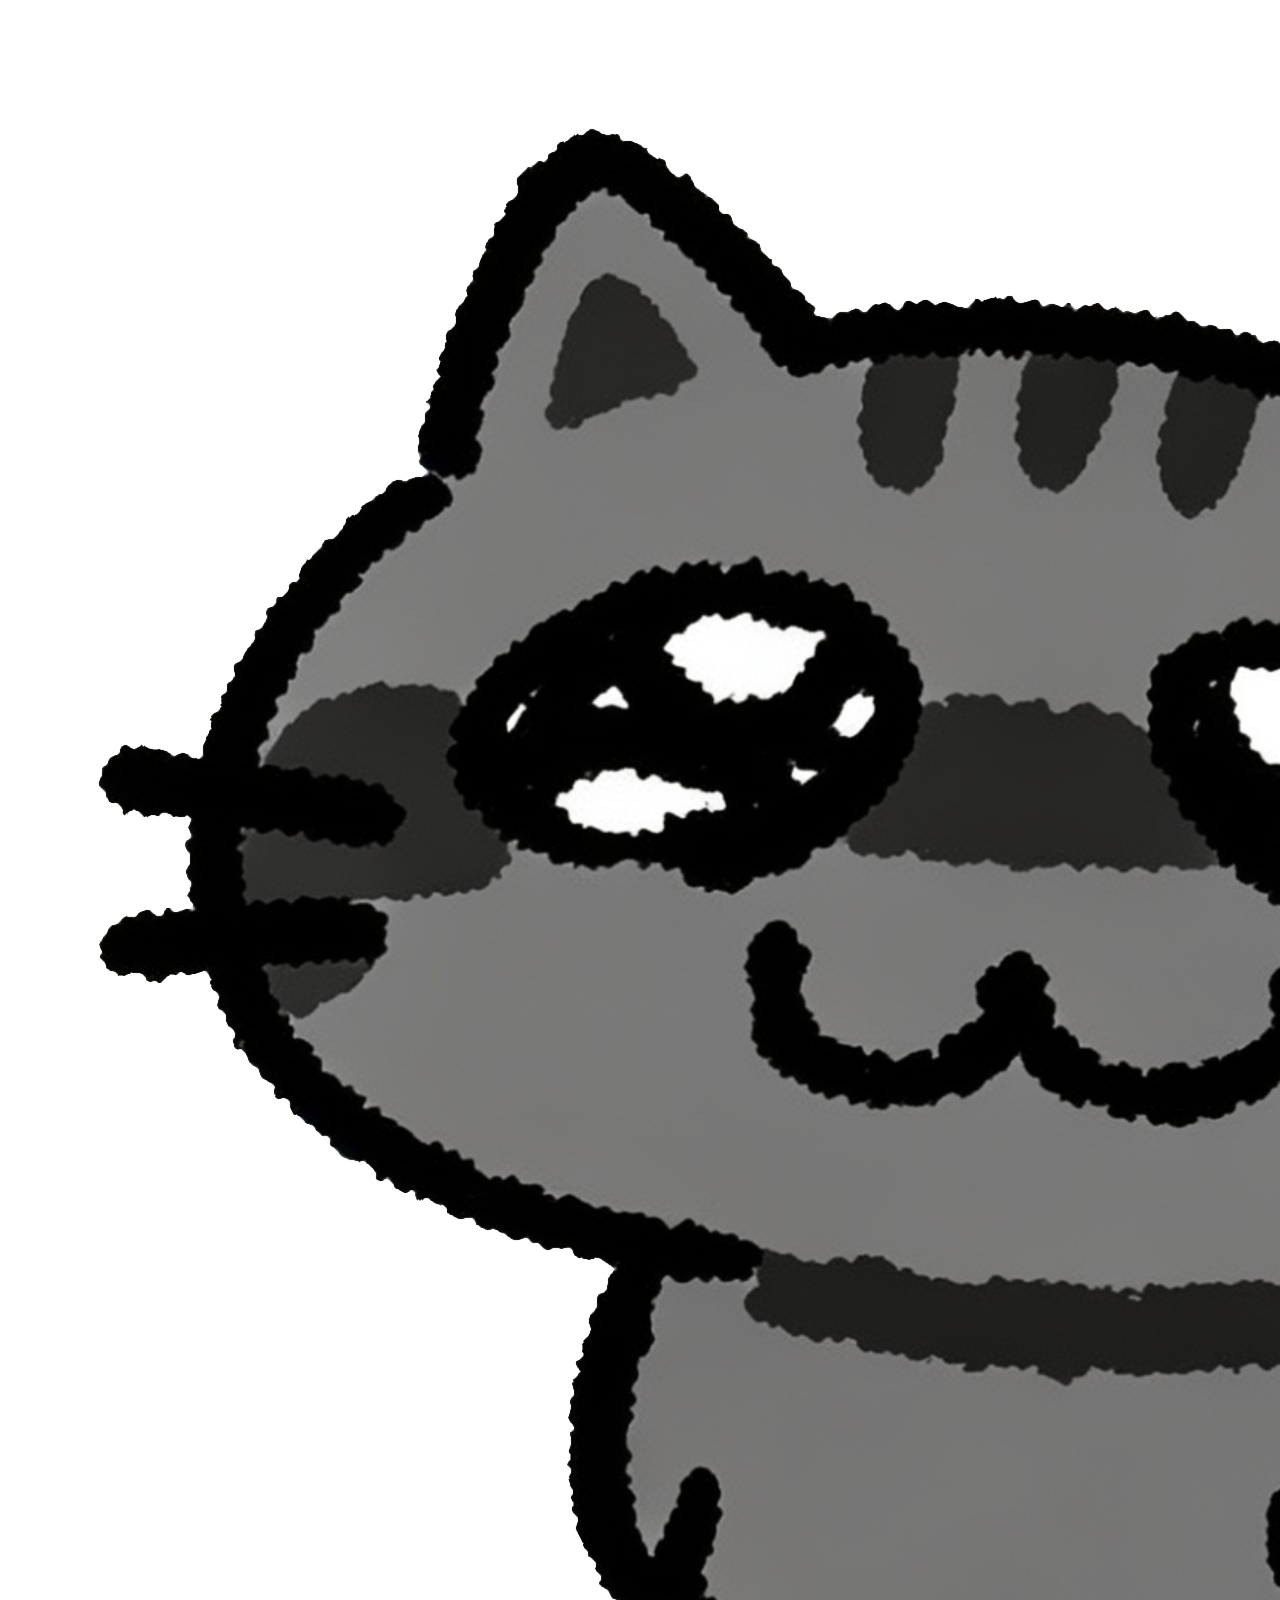
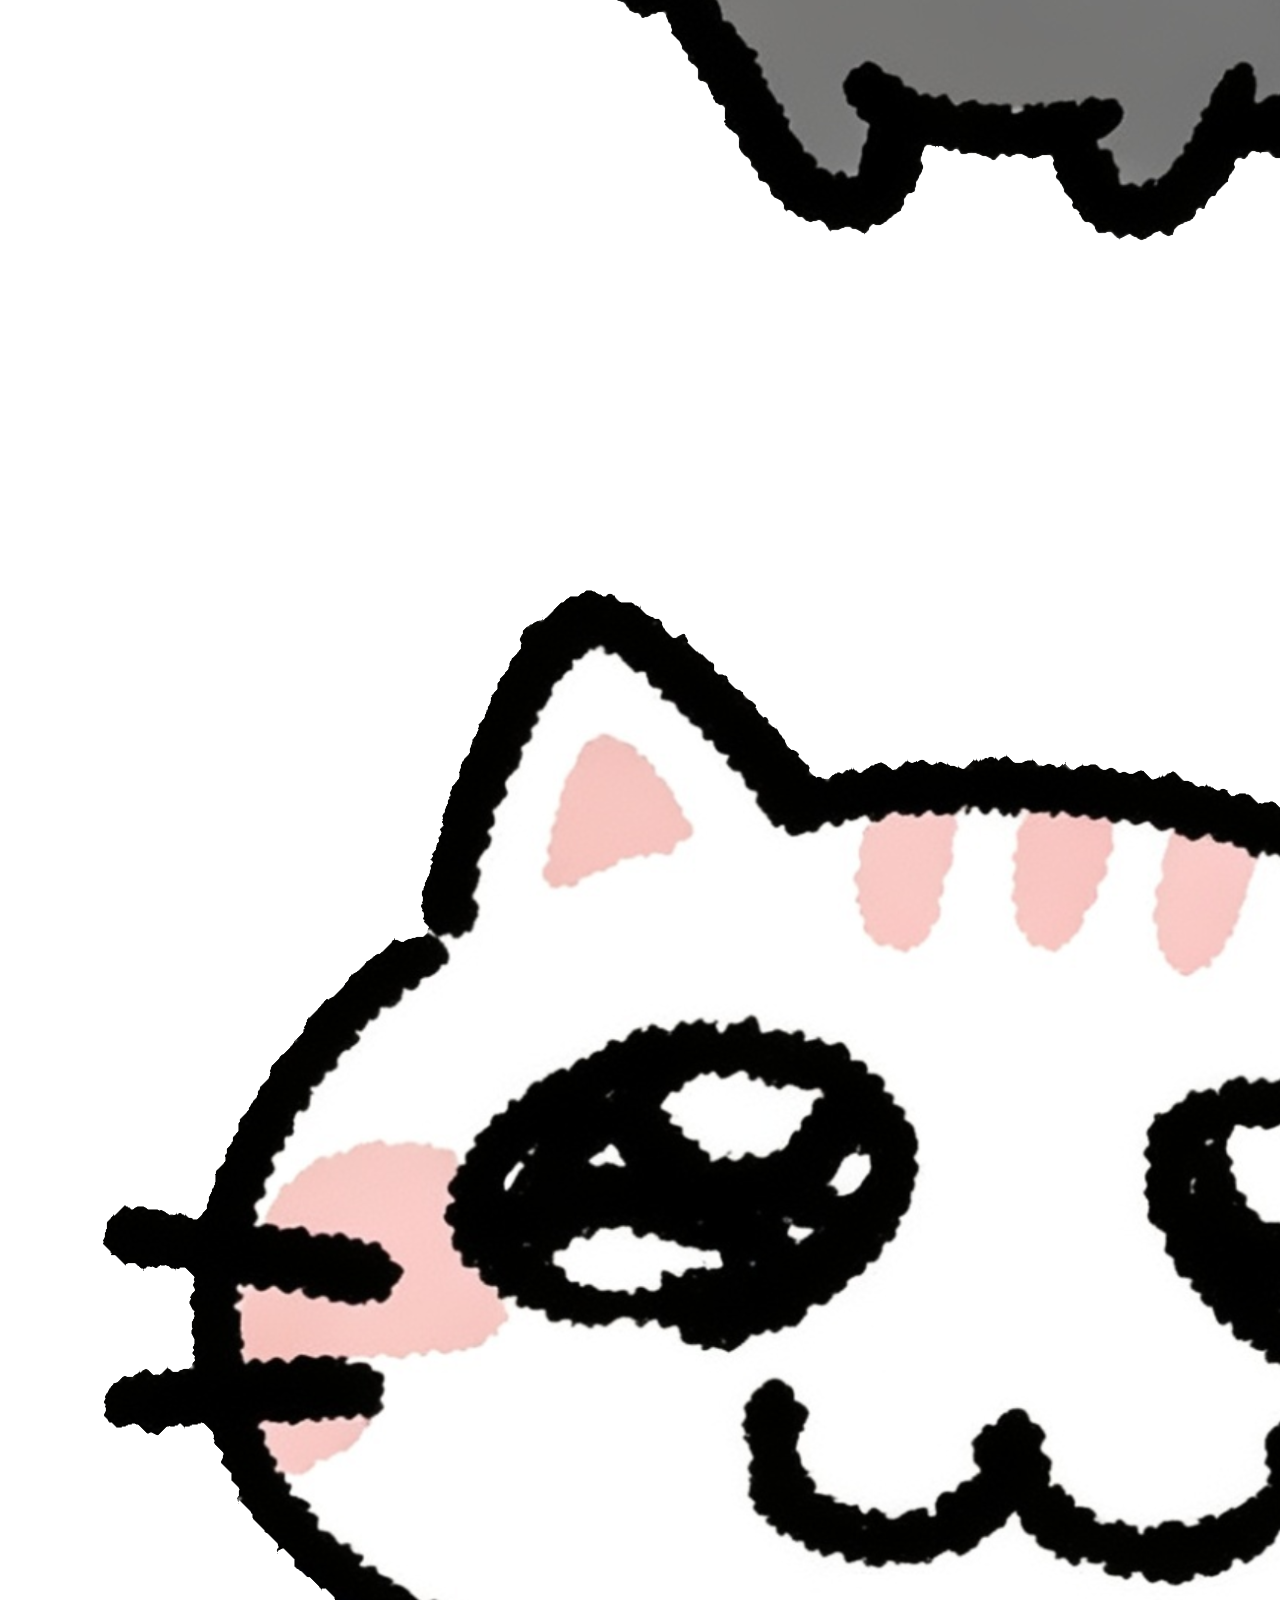
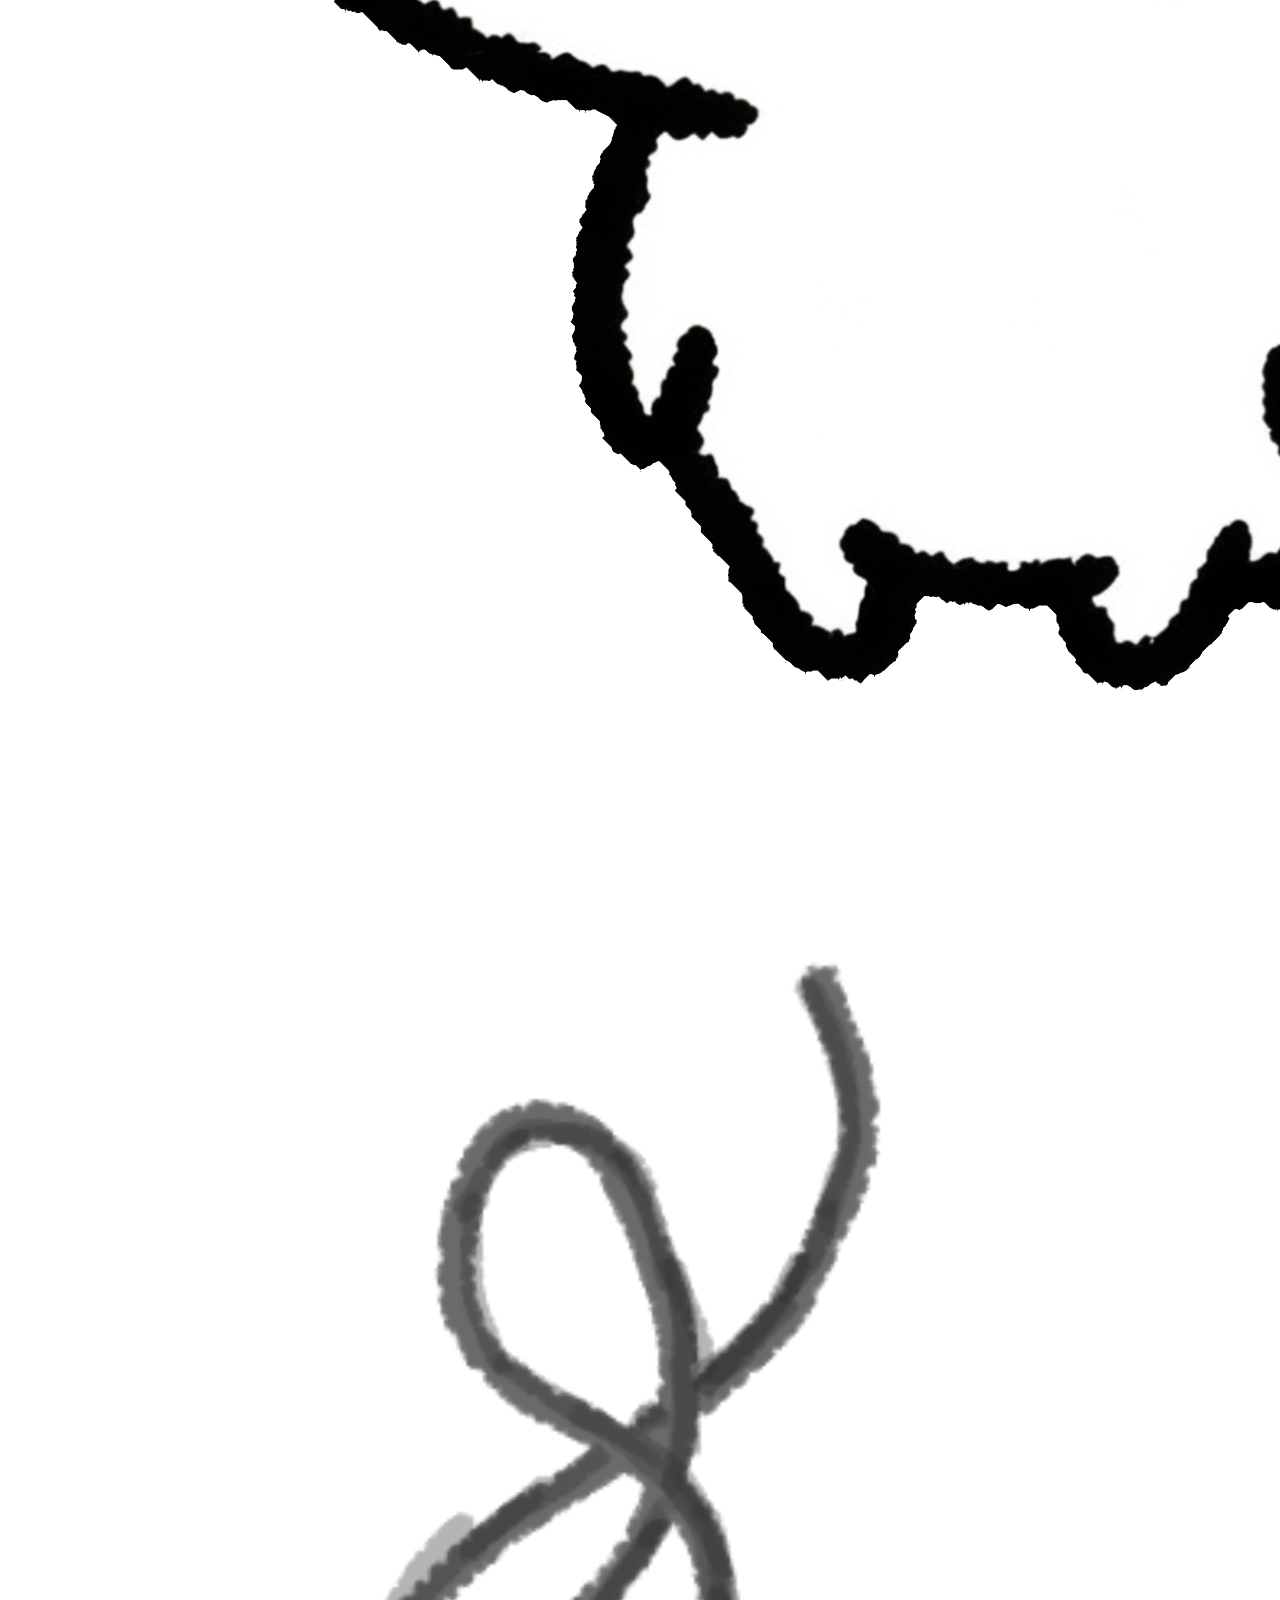
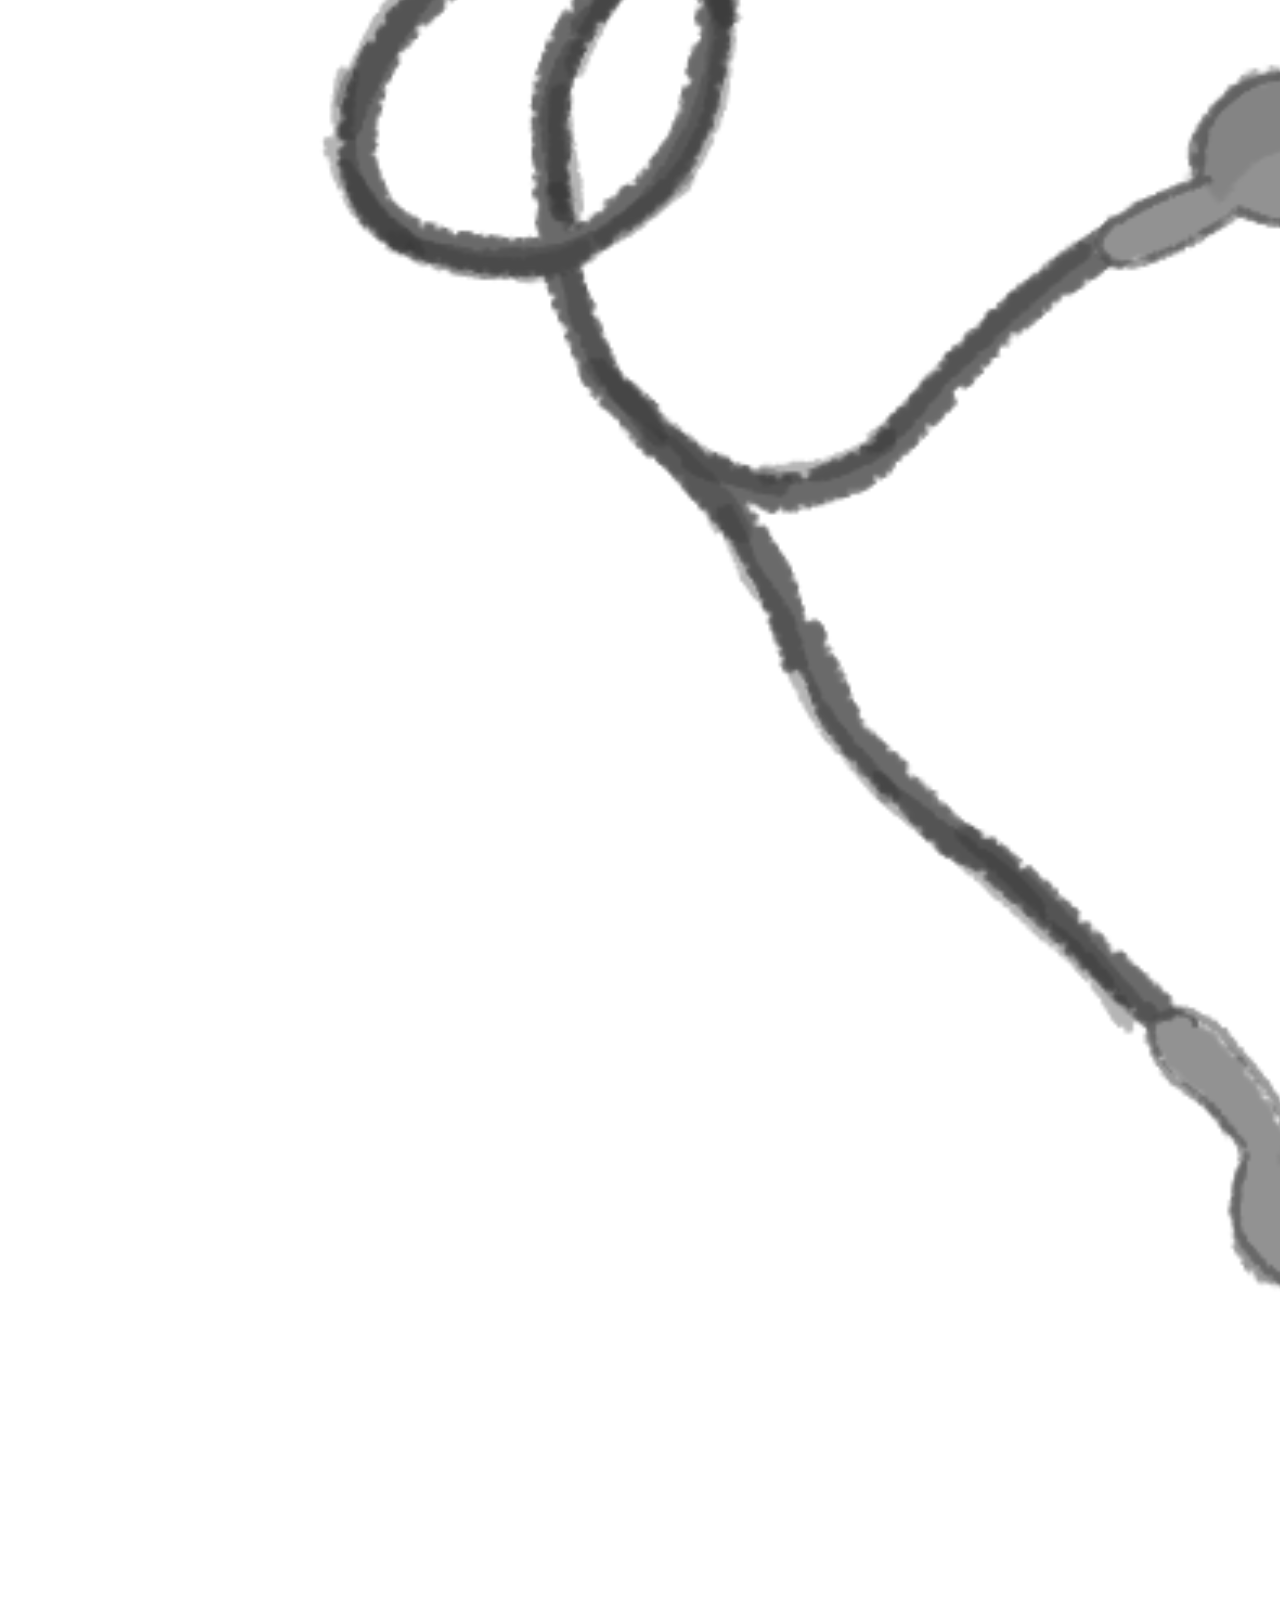
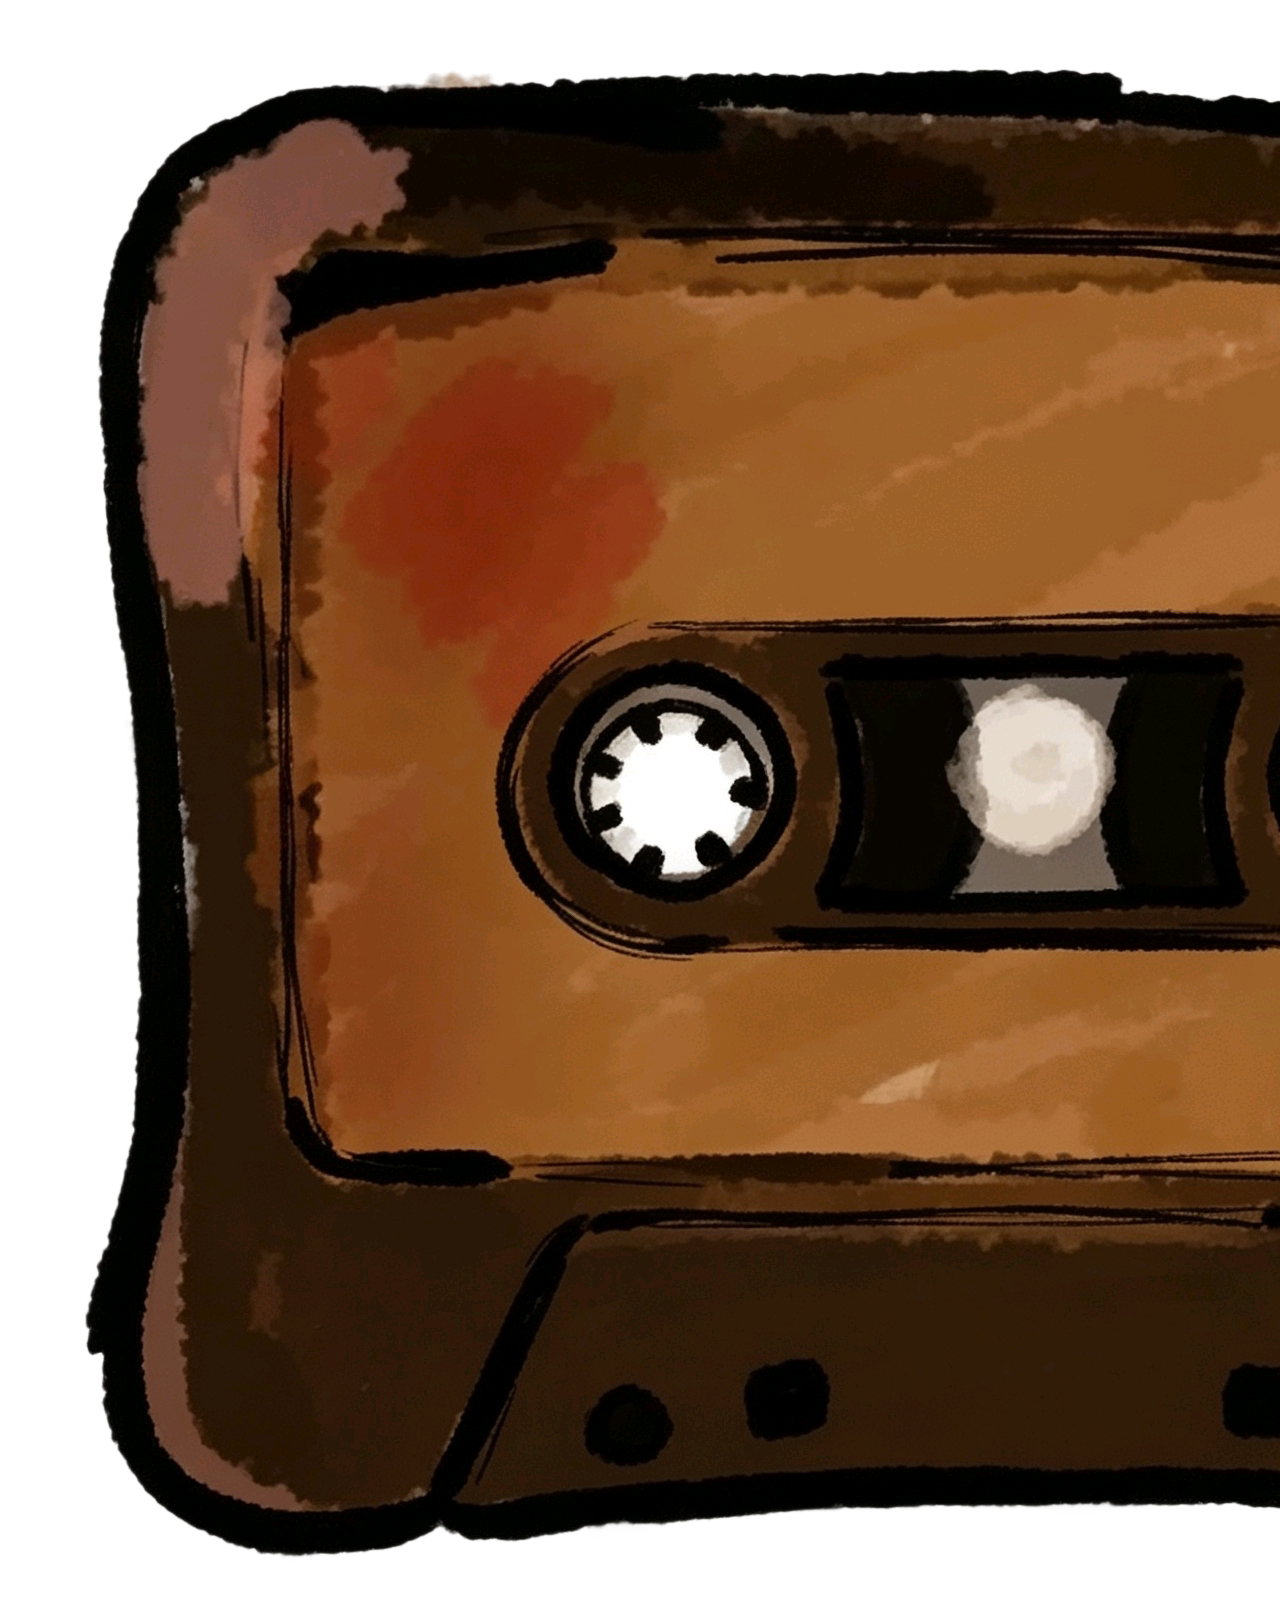
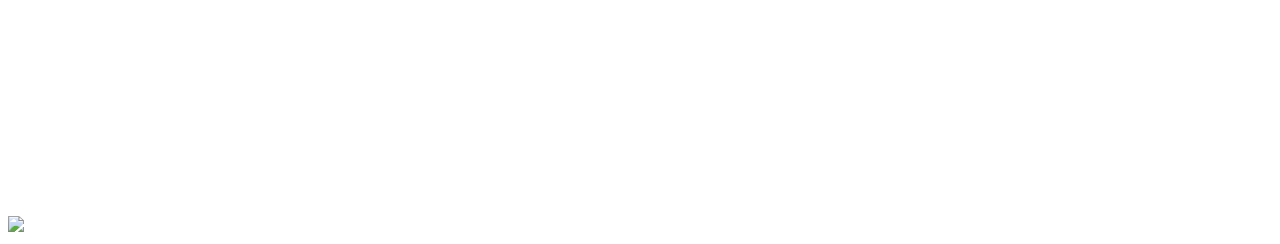
==== index.html @ ada2deb1 "Rename index (2).html to index.html" ====
<!DOCTYPE html>
<html lang="en">

<head>
    
    <meta charset="UTF-8">
    
   <meta name="viewport" content="width=device-width, initial-scale=1.0">
    
    <title>Cat Scene</title>
    
    <link rel="stylesheet" href="style.css">
    
</head>

<body>
    
    <div id="app">
        
        <!-- LOADING SCREEN -->
        <div id="loadingScreen" class="screen">
            
            <img src="meow.png" id="loadingGif">
            
        </div>
        
        
        
        <!-- MAIN SCREEN -->
        <div id="mainScreen" class="screen">
            
            <!-- CATS -->
            <img src="cat1.png" id="cat1" class="draggable">
            
            <img src="cat2.png" id="cat2" class="draggable">
            
            
            
            <!-- PLAYER -->
            <img src="headset.png" id="headset" class="draggable">
            
            <img src="tape.png" id="tape" class="draggable">
            
            
            
            <!-- CD -->
            <img src="cd1.png" id="disctape" class="draggable">
            
            
            
            <!-- AUDIO -->
            <audio id="player" preload="auto"></audio>
            
        </div>
        
    </div>
    
    <script src="script.js"></script>
    
</body>

</html>
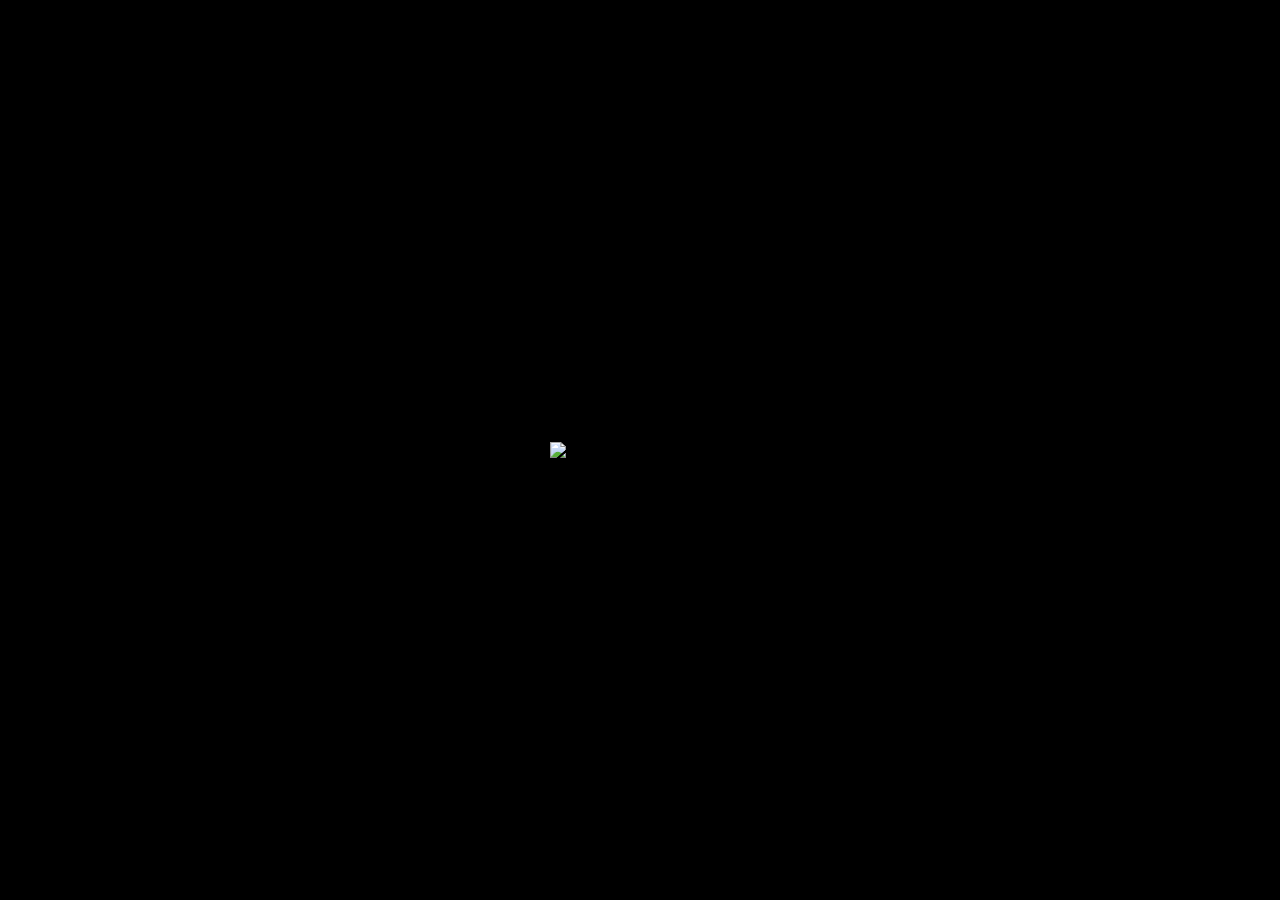
==== commit 6c975600: "Update index.html" ====
--- a/index.html
+++ b/index.html
@@ -6,8 +6,6 @@
     <meta charset="UTF-8">
     
    <meta name="viewport" content="width=device-width, initial-scale=1.0">
-    
-    <title>Cat Scene</title>
     
     <link rel="stylesheet" href="style.css">
     
@@ -37,8 +35,6 @@
             
             
             <!-- PLAYER -->
-            <img src="headset.png" id="headset" class="draggable">
-            
             <img src="tape.png" id="tape" class="draggable">
             
             
@@ -55,8 +51,10 @@
         
     </div>
     
+    <script type="module" src="script.js"></script>
+    
     <script src="script.js"></script>
     
 </body>
 
-</html>
+</html>
--- a/style.css
+++ b/style.css
@@ -0,0 +1,144 @@
+* {
+    margin: 0;
+    padding: 0;
+    box-sizing: border-box;
+}
+
+body {
+    overflow: hidden;
+    font-family: Arial, sans-serif;
+    background: black;
+    height: 100vh;
+    width: 100vw;
+}
+
+#app {
+    width: 100vw;
+    height: 100vh;
+    position: relative;
+    overflow: hidden;
+}
+
+.screen {
+    position: absolute;
+    width: 100%;
+    height: 100%;
+    top: 0;
+    left: 0;
+}
+
+#loadingScreen {
+    background: url("bg.png") center/cover no-repeat;
+    display: flex;
+    justify-content: center;
+    align-items: center;
+    z-index: 5;
+    transition: opacity 0.5s ease;
+}
+
+#mainScreen {
+    opacity: 0;
+    transition: opacity 0.5s ease;
+}
+
+#loadingGif {
+    width: 180px;
+    pointer-events: none;
+    user-select: none;
+    filter: drop-shadow(0 0 20px rgba(0,0,0,0.9));
+    animation: gentleBob 3s ease-in-out infinite;
+}
+
+@keyframes gentleBob {
+    0%, 100% {
+        transform: translateY(0);
+    }
+
+    50% {
+        transform: translateY(-15px);
+    }
+}
+
+#mainScreen {
+    background: url("grass.png") center/cover no-repeat;
+    display: none;
+}
+
+.draggable {
+    position: absolute;
+    user-select: none;
+    -webkit-user-drag: none;
+    cursor: grab;
+
+    filter:
+        drop-shadow(0 25px 20px rgba(0, 0, 0, 0.95))
+        drop-shadow(0 15px 15px rgba(0, 0, 0, 0.85))
+        drop-shadow(0 8px 8px rgba(0, 0, 0, 0.7));
+
+    transition: transform 0.2s ease, filter 0.2s ease;
+}
+
+.draggable:active {
+    cursor: grabbing;
+    transform: scale(1.05);
+
+    filter:
+        drop-shadow(0 10px 10px rgba(0, 0.9))
+        drop-shadow(0 10px 10px rgba(0, 0.9))
+        drop-shadow(0 10px 10px rgba(0, 0.9));
+    
+}
+
+#cat1 {
+    width: 390px;
+    right: -40px;
+    bottom: -50px;
+    z-index: 2;
+    transform: rotate(325deg);
+    
+    filter: drop-shadow(0 0 20px rgba(0,0,0,0.9));
+}
+
+#cat2 {
+    width: 380px;
+    right: 110px;
+    top: 160px;
+    z-index: 3;
+    transform: rotate(-600deg);
+    
+    filter: drop-shadow(0 0 20px rgba(0,0,0,0.9));
+}   
+
+#tape {
+    position: absolute;
+    width: 325px;
+    left: 35px;
+    top: -100px;
+    z-index: 3;
+    transform: rotate(200deg);
+}
+
+#disctape {
+    position: absolute;
+    width: 220px;
+    left: 95px;
+    top: -60px;
+    z-index: 4;
+
+    filter: drop-shadow(0 2px 4px rgba(0,0,0,0.95));
+
+    animation: spinTape 4s linear infinite;
+
+    cursor: pointer;
+}
+
+@keyframes spinTape {
+    from {
+        transform: rotate(0deg);
+    }
+
+    to {
+        transform: rotate(360deg);
+    }
+}
+
